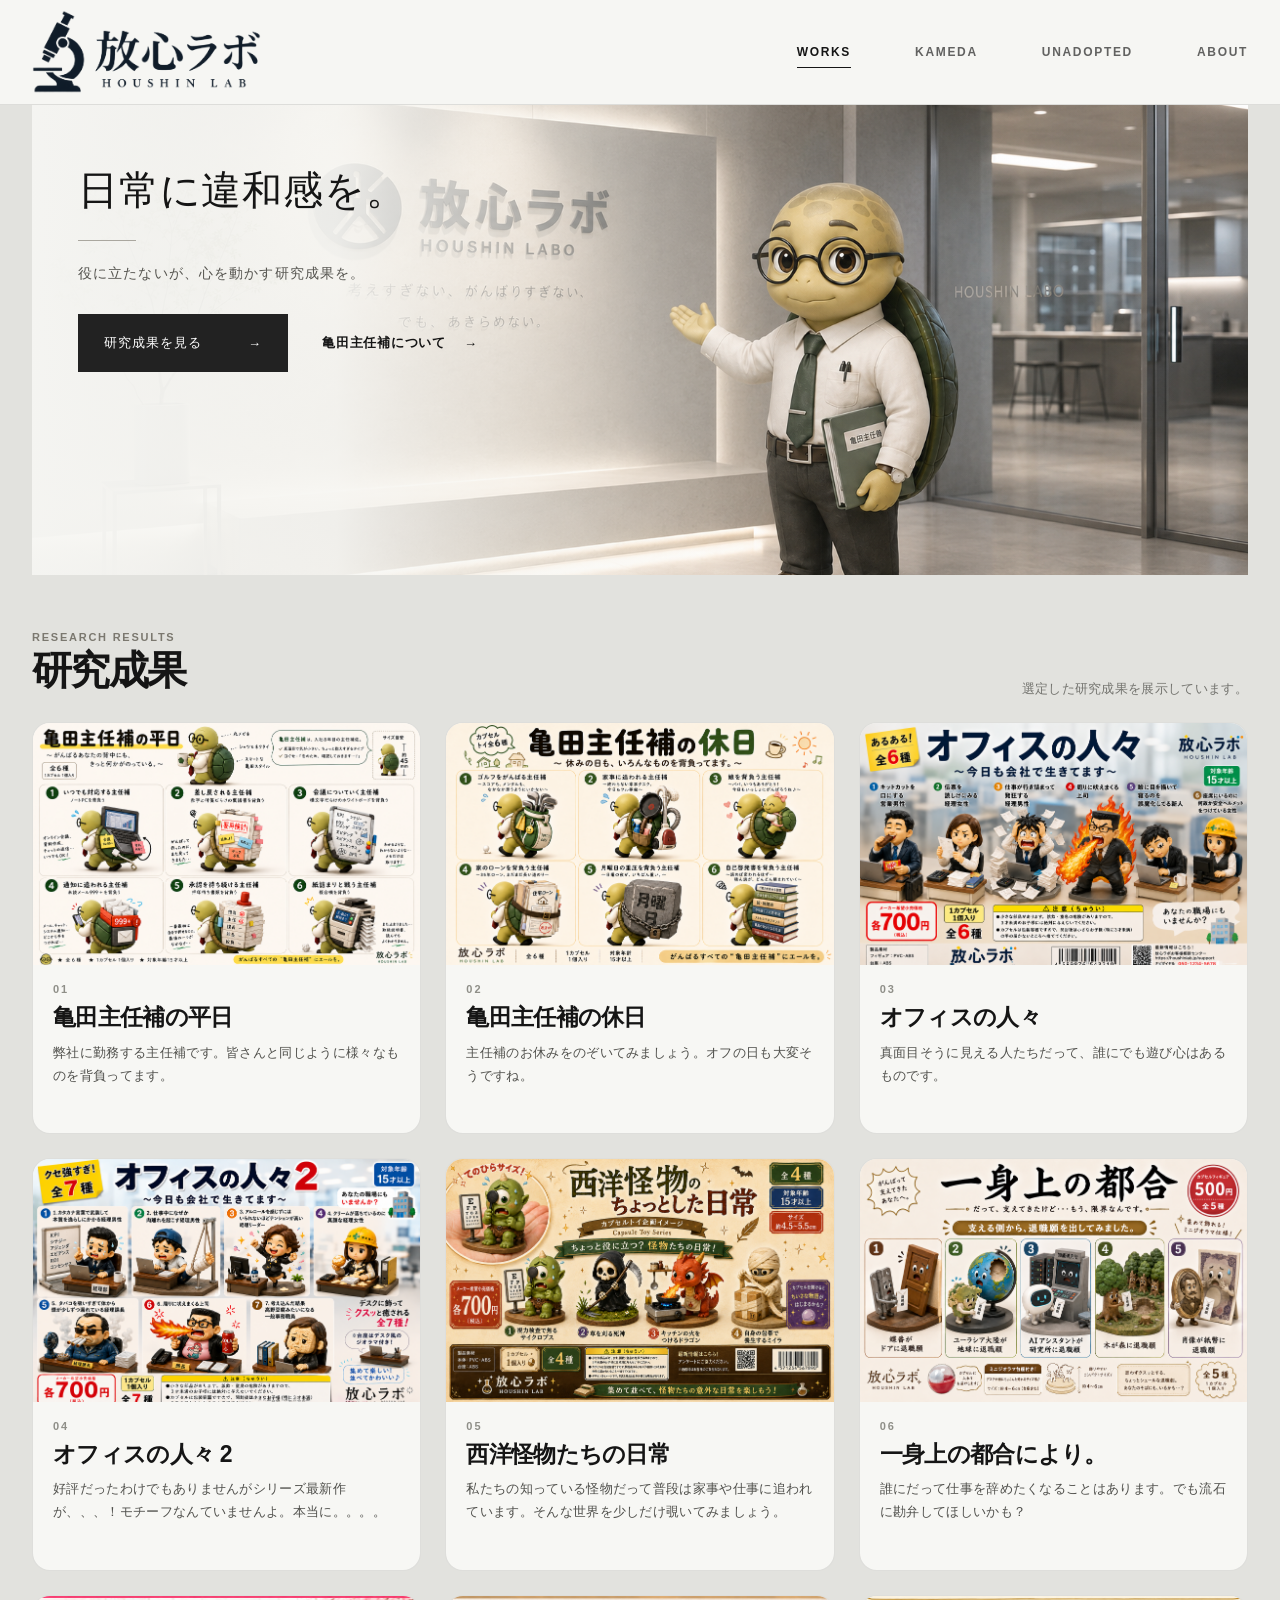
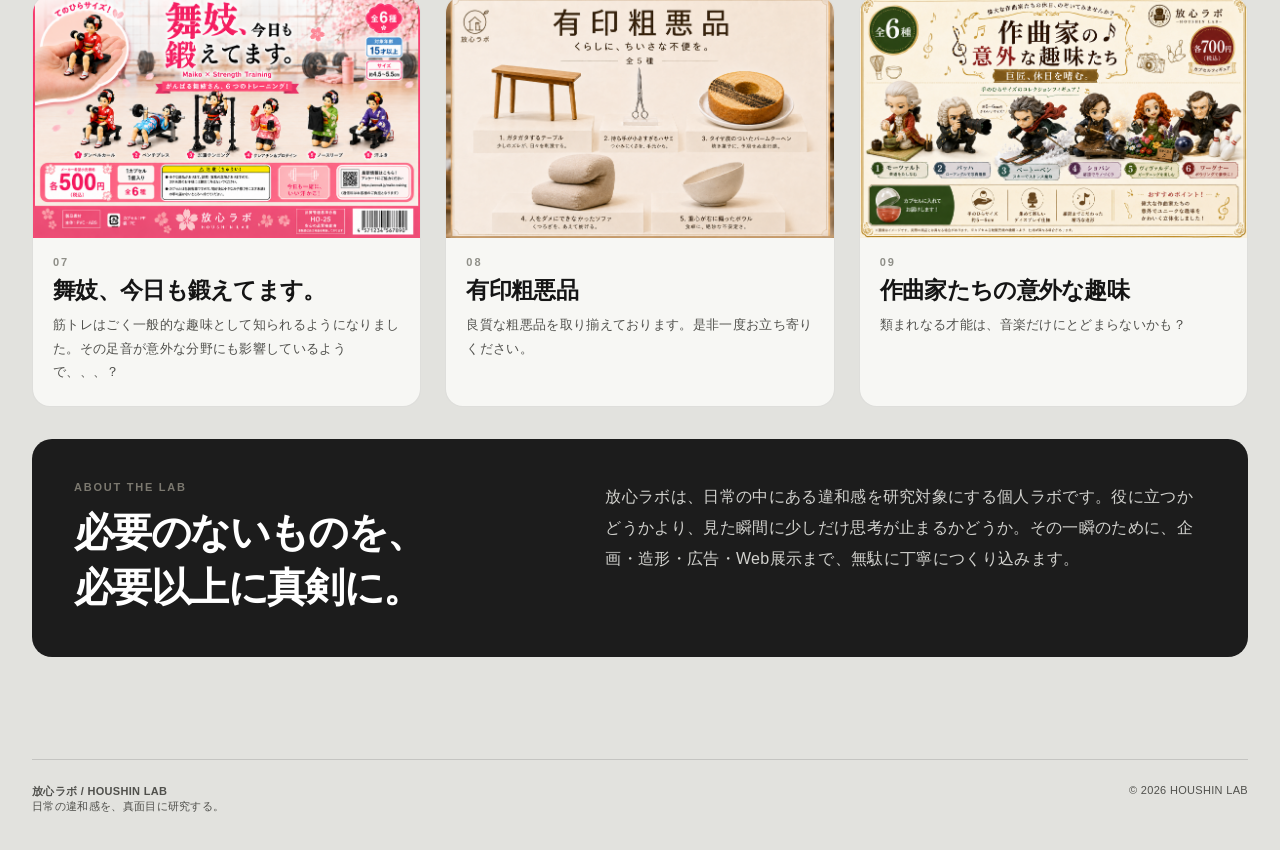
==== index.html @ 61f46a33 "Update index.html" ====
<!doctype html>
<html lang="ja">
<head>
  <meta charset="utf-8">
  <meta name="viewport" content="width=device-width, initial-scale=1">
  <meta name="description" content="放心ラボ — 日常の違和感を、真面目に研究する個人ラボ。">
  <title>放心ラボ | HOUSHIN LAB</title>
  <link rel="stylesheet" href="styles.css?v=20260809-linefix2">
</head>
<body>
<header class="topbar">
  <div class="wrap header-main">
    <a class="brand" href="index.html" aria-label="放心ラボ ホーム">
      <img src="assets/houshin-logo-c.png" alt="放心ラボ HOUSHIN LAB" class="brand-logo-img">
    </a>
    <nav class="site-nav" aria-label="メインメニュー">
      <a class="active" href="index.html">WORKS</a> <a href="kameda.html">KAMEDA</a> <a href="unadopted.html">UNADOPTED</a> <a href="index.html#about">ABOUT</a>
    </nav>
  </div>
</header>

<main>
  <section class="hero hero-full">
  <div class="wrap hero-stage">
    <img class="hero-bg" src="assets/hero-kameda-guide.png" alt="放心ラボを案内する亀田主任補">
    <div class="hero-shade" aria-hidden="true"></div>
    <div class="hero-content">
      <h1 class="hero-title">
        <span class="hero-title-line">日常に違和感を。</span>
      </h1>
      <div class="hero-rule"></div>
      <p class="hero-lead">役に立たないが、心を動かす研究成果を。</p>
      <div class="hero-actions">
        <a class="hero-primary" href="#works">研究成果を見る <span>→</span></a>
        <a class="hero-link" href="kameda.html">亀田主任補について <span>→</span></a>
      </div>
    </div>
  </div>
</section>

  <section class="section" id="works">
    <div class="wrap">
      <div class="section-head">
        <div>
          <div class="eyebrow">Research results</div>
          <h2>研究成果</h2>
        </div>
        <p>選定した研究成果を展示しています。</p>
      </div>

      <div class="works-grid works-grid-3">
        <article class="work-card">
          <div class="thumb poster-thumb"><img src="assets/work-kameda-weekday.png" alt="亀田主任補の平日"></div>
          <div class="meta"><div class="meta-top"><span>01</span></div><h3>亀田主任補の平日</h3><p>弊社に勤務する主任補です。皆さんと同じように様々なものを背負ってます。</p></div>
        </article>
        <article class="work-card">
          <div class="thumb poster-thumb"><img src="assets/work-kameda-holiday.png" alt="亀田主任補の休日"></div>
          <div class="meta"><div class="meta-top"><span>02</span></div><h3>亀田主任補の休日</h3><p>主任補のお休みをのぞいてみましょう。オフの日も大変そうですね。</p></div>
        </article>
        <article class="work-card">
          <div class="thumb poster-thumb"><img src="assets/work-office1.png" alt="オフィスの人々"></div>
          <div class="meta"><div class="meta-top"><span>03</span></div><h3>オフィスの人々</h3><p>真面目そうに見える人たちだって、誰にでも遊び心はあるものです。</p></div>
        </article>
        <article class="work-card">
          <div class="thumb poster-thumb"><img src="assets/work-office2.png" alt="オフィスの人々2"></div>
          <div class="meta"><div class="meta-top"><span>04</span></div><h3>オフィスの人々 2</h3><p>好評だったわけでもありませんがシリーズ最新作が、、、！モチーフなんていませんよ。本当に。。。。</p></div>
        </article>
        <article class="work-card">
          <div class="thumb poster-thumb"><img src="assets/work-monsters.png" alt="西洋怪物たちの日常"></div>
          <div class="meta"><div class="meta-top"><span>05</span></div><h3>西洋怪物たちの日常</h3><p>私たちの知っている怪物だって普段は家事や仕事に追われています。そんな世界を少しだけ覗いてみましょう。</p></div>
        </article>
        <article class="work-card">
          <div class="thumb poster-thumb"><img src="assets/work-resignation.png" alt="一身上の都合により"></div>
          <div class="meta"><div class="meta-top"><span>06</span></div><h3>一身上の都合により。</h3><p>誰にだって仕事を辞めたくなることはあります。でも流石に勘弁してほしいかも？</p></div>
        </article>
        <article class="work-card">
          <div class="thumb poster-thumb"><img src="assets/work-maiko.png" alt="舞妓、今日も鍛えてます。"></div>
          <div class="meta"><div class="meta-top"><span>07</span></div><h3>舞妓、今日も鍛えてます。</h3><p>筋トレはごく一般的な趣味として知られるようになりました。その足音が意外な分野にも影響しているようで、、、？</p></div>
        </article>
        <article class="work-card">
          <div class="thumb poster-thumb"><img src="assets/work-defective.png" alt="有印粗悪品"></div>
          <div class="meta"><div class="meta-top"><span>08</span></div><h3>有印粗悪品</h3><p>良質な粗悪品を取り揃えております。是非一度お立ち寄りください。</p></div>
        </article>
        <article class="work-card">
          <div class="thumb poster-thumb"><img src="assets/work-composers.png" alt="作曲家たちの意外な趣味"></div>
          <div class="meta"><div class="meta-top"><span>09</span></div><h3>作曲家たちの意外な趣味</h3><p>類まれなる才能は、音楽だけにとどまらないかも？</p></div>
        </article>
      </div>

      <div class="about-box" id="about">
        <div>
          <div class="eyebrow light">About the lab</div>
          <h2 class="about-title">必要のないものを、<br>必要以上に真剣に。</h2>
        </div>
        <p>放心ラボは、日常の中にある違和感を研究対象にする個人ラボです。役に立つかどうかより、見た瞬間に少しだけ思考が止まるかどうか。その一瞬のために、企画・造形・広告・Web展示まで、無駄に丁寧につくり込みます。</p>
      </div>
    </div>
  </section>
</main>

<footer class="footer">
  <div class="wrap footer-inner">
    <div><strong>放心ラボ / HOUSHIN LAB</strong><br>日常の違和感を、真面目に研究する。</div>
    <div>© 2026 HOUSHIN LAB</div>
  </div>
</footer>
</body>
</html>
---- styles.css ----
:root{
  --bg:#e2e2de;
  --paper:#f7f7f4;
  --ink:#151515;
  --muted:#696a66;
  --line:rgba(20,20,20,.11);
  --radius:18px;
  --shadow:0 16px 38px rgba(0,0,0,.07);
}

*{box-sizing:border-box}
html{scroll-behavior:smooth}
body{
  margin:0;
  background:var(--bg);
  color:var(--ink);
  font-family:Inter,"Hiragino Kaku Gothic ProN","Yu Gothic",sans-serif;
  letter-spacing:.02em;
}
a{text-decoration:none;color:inherit}
img{display:block;max-width:100%}
.wrap{width:min(1380px,calc(100% - 64px));margin:0 auto}

/* HEADER */
.topbar{
  position:sticky;
  top:0;
  z-index:60;
  background:rgba(247,247,244,.96);
  backdrop-filter:blur(12px);
  border-bottom:1px solid var(--line);
}
.header-main{
  min-height:104px;
  display:flex;
  align-items:center;
  justify-content:space-between;
  gap:80px;
}
.brand{
  display:flex;
  align-items:center;
  flex:0 0 auto;
}
.brand-logo-img{
  width:230px;
  height:auto;
  object-fit:contain;
}
.site-nav{
  display:flex;
  align-items:center;
  justify-content:flex-end;
  gap:64px;
  margin-left:auto;
}
.site-nav a{
  position:relative;
  padding:10px 0;
  font-size:12px;
  font-weight:800;
  letter-spacing:.14em;
  opacity:.66;
}
.site-nav a:hover,
.site-nav a.active{opacity:1}
.site-nav a.active::after{
  content:"";
  position:absolute;
  left:0;
  right:0;
  bottom:1px;
  height:1px;
  background:var(--ink);
}

/* COMMON */
.section{padding:56px 0}
.eyebrow{
  font-size:11px;
  font-weight:800;
  letter-spacing:.16em;
  color:#7b786f;
  text-transform:uppercase;
}

/* TOP HERO - attached-image style */
.hero{
  padding:0;
}
.hero-stage{
  position:relative;
  min-height:610px;
  overflow:hidden;
  background:#d6d4cf;
}
.hero-bg{
  position:absolute;
  inset:0;
  width:100%;
  height:100%;
  object-fit:cover;
  object-position:center center;
}
.hero-shade{
  position:absolute;
  inset:0;
  background:
    linear-gradient(90deg,
      rgba(247,247,244,.98) 0%,
      rgba(247,247,244,.93) 25%,
      rgba(247,247,244,.52) 43%,
      rgba(247,247,244,.05) 63%,
      rgba(247,247,244,0) 100%);
}
.hero-content{
  position:relative;
  z-index:2;
  width:min(560px,46%);
  padding:105px 0 88px 46px;
}
.hero-title{
  margin:0;
  font-family:"Yu Mincho","Hiragino Mincho ProN",serif;
  font-size:clamp(46px,4.6vw,72px);
  font-weight:500;
  line-height:1.42;
  letter-spacing:.05em;
}
.hero-rule{
  width:58px;
  height:1px;
  margin:30px 0 26px;
  background:#aaa79f;
}
.hero-lead{
  margin:0;
  font-size:15px;
  line-height:1.9;
  color:#55544f;
  letter-spacing:.08em;
}
.hero-actions{
  display:flex;
  align-items:center;
  gap:34px;
  margin-top:46px;
}
.hero-primary{
  min-width:210px;
  min-height:58px;
  padding:0 26px;
  display:inline-flex;
  align-items:center;
  justify-content:space-between;
  gap:20px;
  background:#222;
  color:#fff;
  font-size:13px;
  letter-spacing:.08em;
}
.hero-link{
  display:inline-flex;
  align-items:center;
  gap:18px;
  font-size:13px;
  font-weight:700;
  letter-spacing:.06em;
}

/* WORKS */
.section-head{
  display:flex;
  align-items:flex-end;
  justify-content:space-between;
  gap:24px;
  margin-bottom:24px;
}
.section-head h2{
  margin:0;
  font-size:40px;
  letter-spacing:-.04em;
}
.section-head p{
  margin:0;
  color:#74746f;
  font-size:13px;
}
.works-grid{
  display:grid;
  gap:24px;
}
.works-grid-3{
  grid-template-columns:repeat(3,minmax(0,1fr));
}
.work-card,
.un-card,
.info-card,
.text-card,
.mini-card{
  background:var(--paper);
  border:1px solid var(--line);
  border-radius:var(--radius);
  overflow:hidden;
}
.work-card{transition:.2s ease}
.work-card:hover{transform:translateY(-2px);box-shadow:var(--shadow)}
.thumb,
.poster-thumb{
  aspect-ratio:1586 / 992;
  overflow:hidden;
  background:#eee;
}
.thumb img,
.poster-thumb img{
  width:100%;
  height:100%;
  object-fit:cover;
}
.meta{
  padding:18px 20px 22px;
  min-height:168px;
  display:flex;
  flex-direction:column;
  gap:8px;
}
.meta-top{
  color:#8f8f88;
  font-size:11px;
  letter-spacing:.18em;
  font-weight:800;
}
.meta h3{
  margin:0;
  font-size:23px;
  line-height:1.28;
  letter-spacing:-.03em;
}
.meta p,
.un-card p,
.text-card p,
.sub{
  margin:0;
  color:#50504c;
  font-size:13px;
  line-height:1.8;
}

/* ABOUT */
.about-box{
  margin-top:32px;
  padding:42px;
  display:grid;
  grid-template-columns:.9fr 1.1fr;
  gap:40px;
  background:#1c1c1c;
  color:#fff;
  border-radius:20px;
}
.about-title{
  margin:12px 0 0;
  font-size:40px;
  letter-spacing:-.04em;
}
.about-box p{
  margin:0;
  color:#d2d2ce;
  line-height:1.95;
}

/* SUB PAGES */
.simple-hero{
  display:grid;
  grid-template-columns:1fr 1fr;
  background:var(--paper);
  border:1px solid var(--line);
  border-radius:20px;
  overflow:hidden;
}
.simple-hero .copy{padding:42px}
.simple-hero h1{
  font-size:48px;
  margin:12px 0 18px;
  letter-spacing:-.04em;
}
.simple-hero .copy p{
  color:#50504c;
  line-height:1.9;
}
.simple-hero .visual{
  background:#d5d4cf;
  padding:18px;
}
.simple-hero .visual img{
  width:100%;
  height:auto;
  border-radius:14px;
}
.info-grid{
  display:grid;
  grid-template-columns:repeat(3,1fr);
  gap:18px;
  margin-top:24px;
}
.info-card{padding:22px}
.info-card .label{
  font-size:11px;
  letter-spacing:.12em;
  color:#7b7b75;
  margin-bottom:10px;
}
.info-card strong{font-size:24px}
.split{
  display:grid;
  grid-template-columns:1fr 1fr;
  gap:22px;
  margin-top:24px;
}
.text-card{padding:28px}
.text-card h3{margin:0 0 16px;font-size:29px}
.mini-grid{
  display:grid;
  grid-template-columns:1fr 1fr;
  gap:16px;
  margin-top:20px;
}
.mini-card{padding:14px;background:#ecece7}
.mini-card img{
  width:100%;
  aspect-ratio:1586 / 992;
  object-fit:cover;
  border-radius:10px;
}
.caption{font-size:12px;line-height:1.7;color:#666661}
.schedule{display:grid;gap:10px}
.slot{
  display:grid;
  grid-template-columns:120px 1fr;
  gap:20px;
  padding:14px 0;
  border-top:1px solid rgba(20,20,20,.08);
}
.slot:first-child{border-top:none}
.time{font-size:13px;font-weight:800;letter-spacing:.08em}
.slot h4{margin:0 0 6px;font-size:17px}
.slot p{margin:0;color:#565652;font-size:14px;line-height:1.7}
.slot.late{padding-left:10px;background:linear-gradient(90deg,rgba(0,0,0,.025),transparent)}
.un-grid{
  display:grid;
  grid-template-columns:repeat(2,minmax(0,1fr));
  gap:22px;
  margin-top:24px;
}
.un-card .text{padding:18px 20px 24px}
.un-card h3{margin:4px 0 10px;font-size:26px}
.badge{
  display:inline-block;
  margin-bottom:6px;
  font-size:10px;
  letter-spacing:.14em;
  color:#85857f;
}

/* FOOTER */
.footer{padding:46px 0 36px}
.footer-inner{
  display:flex;
  justify-content:space-between;
  gap:24px;
  padding-top:24px;
  border-top:1px solid rgba(20,20,20,.14);
  font-size:11px;
  color:#50504c;
}

/* TABLET */
@media(max-width:1100px){
  .wrap{width:min(100% - 40px,1380px)}
  .header-main{gap:40px}
  .site-nav{gap:34px}
  .brand-logo-img{width:200px}
  .works-grid-3{grid-template-columns:repeat(2,minmax(0,1fr))}
  .hero-content{width:55%;padding-left:34px}
}

/* SMARTPHONE */
@media(max-width:700px){
  .wrap{width:calc(100% - 20px)}
  .topbar{position:sticky}
  .header-main{
    min-height:auto;
    padding:13px 0 10px;
    display:block;
  }
  .brand-logo-img{width:172px}
  .site-nav{
    margin-top:12px;
    padding-top:10px;
    width:100%;
    display:flex;
    justify-content:space-between;
    gap:0;
    border-top:1px solid var(--line);
    overflow:visible;
  }
  .site-nav a{
    flex:1 1 25%;
    text-align:center;
    font-size:10px;
    letter-spacing:.08em;
    padding:8px 2px 9px;
  }
  .hero-stage{
    min-height:620px;
  }
  .hero-bg{
    object-position:62% center;
  }
  .hero-shade{
    background:
      linear-gradient(180deg,
        rgba(247,247,244,.94) 0%,
        rgba(247,247,244,.88) 38%,
        rgba(247,247,244,.25) 65%,
        rgba(247,247,244,0) 100%);
  }
  .hero-content{
    width:100%;
    padding:42px 24px 0;
  }
  .hero-title{
    font-size:36px;
    line-height:1.45;
  }
  .hero-rule{margin:22px 0 20px}
  .hero-lead{font-size:13px}
  .hero-actions{
    margin-top:28px;
    align-items:flex-start;
    flex-direction:column;
    gap:18px;
  }
  .hero-primary{
    min-width:190px;
    min-height:52px;
  }
  .section{padding:34px 0}
  .section-head{
    align-items:flex-start;
    flex-direction:column;
    gap:8px;
  }
  .section-head h2{font-size:32px}
  .works-grid-3,
  .un-grid,
  .info-grid,
  .split,
  .mini-grid,
  .about-box,
  .simple-hero{
    grid-template-columns:1fr;
  }
  .works-grid{gap:16px}
  .meta{min-height:auto;padding:16px}
  .meta h3{font-size:21px}
  .about-box{padding:26px 20px}
  .about-title{font-size:31px}
  .simple-hero .copy{padding:26px 20px}
  .simple-hero h1{font-size:38px}
  .simple-hero .visual{padding:10px}
  .info-grid{gap:10px}
  .info-card{padding:16px}
  .text-card{padding:20px 16px}
  .slot{grid-template-columns:1fr;gap:5px}
  .footer-inner{flex-direction:column}
}

/* =========================================================
   HERO COMPACT FIX
   2行固定タイトル + TOP画像を少しコンパクトに
   ========================================================= */

.hero-stage{
  min-height: 500px;
  height: min(58vw, 540px);
  max-height: 540px;
}

.hero-content{
  width: 54%;
  padding: 70px 0 58px 46px;
}

.hero-title{
  font-size: clamp(38px, 3.5vw, 56px);
  line-height: 1.34;
  letter-spacing: .035em;
  white-space: nowrap;
}

.hero-rule{
  margin: 24px 0 22px;
}

.hero-lead{
  font-size: 14px;
}

.hero-actions{
  margin-top: 34px;
}

@media(max-width:1100px){
  .hero-stage{
    min-height: 470px;
    height: min(62vw, 510px);
    max-height: 510px;
  }

  .hero-content{
    width: 58%;
    padding: 58px 0 48px 34px;
  }

  .hero-title{
    font-size: clamp(34px, 4vw, 50px);
  }
}

@media(max-width:700px){
  .hero-stage{
    min-height: 520px;
    height: 520px;
    max-height: 520px;
  }

  .hero-content{
    width: 100%;
    padding: 34px 22px 0;
  }

  .hero-title{
    font-size: clamp(30px, 8vw, 38px);
    line-height: 1.38;
    letter-spacing: .025em;
    white-space: normal;
  }

  .hero-rule{
    margin: 18px 0 16px;
  }

  .hero-actions{
    margin-top: 24px;
  }
}

/* =========================================================
   HERO LINE FIX v2
   各行を独立ブロック化して、日本語の自動改行を完全に防ぐ
   TOPもさらに少し低くする
   ========================================================= */

.hero-stage{
  min-height: 430px !important;
  height: 470px !important;
  max-height: 470px !important;
}

.hero-content{
  width: 62% !important;
  max-width: 820px !important;
  padding: 58px 0 48px 46px !important;
}

.hero-title{
  margin: 0 !important;
  font-size: clamp(34px, 3.15vw, 50px) !important;
  line-height: 1.38 !important;
  letter-spacing: .02em !important;
  white-space: normal !important;
}

.hero-title-line{
  display: block !important;
  width: max-content !important;
  max-width: none !important;
  white-space: nowrap !important;
  word-break: keep-all !important;
  overflow-wrap: normal !important;
}

.hero-rule{
  margin: 21px 0 19px !important;
}

.hero-actions{
  margin-top: 28px !important;
}

@media(max-width:1100px){
  .hero-stage{
    min-height: 410px !important;
    height: 440px !important;
    max-height: 440px !important;
  }

  .hero-content{
    width: 66% !important;
    max-width: 680px !important;
    padding: 48px 0 40px 34px !important;
  }

  .hero-title{
    font-size: clamp(30px, 3.8vw, 42px) !important;
  }
}

@media(max-width:700px){
  .hero-stage{
    min-height: 500px !important;
    height: 500px !important;
    max-height: 500px !important;
  }

  .hero-content{
    width: 100% !important;
    max-width: none !important;
    padding: 30px 20px 0 !important;
  }

  .hero-title{
    font-size: clamp(27px, 7.2vw, 34px) !important;
    line-height: 1.42 !important;
  }

  .hero-title-line{
    width: auto !important;
    max-width: 100% !important;
    white-space: nowrap !important;
  }
}

/* =========================================================
   KAMEDA / SHELL ANALYSIS
   ========================================================= */

.shell-analysis-section{
  padding-top: 20px;
}

.shell-analysis-grid{
  display:grid;
  grid-template-columns:repeat(2,minmax(0,1fr));
  gap:22px;
}

.analysis-card{
  background:var(--paper);
  border:1px solid rgba(20,20,20,.12);
  border-radius:20px;
  padding:26px;
  overflow:hidden;
}

.analysis-card-head{
  display:flex;
  align-items:flex-start;
  justify-content:space-between;
  gap:18px;
  margin-bottom:24px;
}

.analysis-kicker{
  margin-bottom:7px;
  font-size:10px;
  font-weight:800;
  letter-spacing:.16em;
  color:#888780;
}

.analysis-card h3{
  margin:0;
  font-size:29px;
  letter-spacing:-.035em;
}

.analysis-chip{
  display:inline-flex;
  align-items:center;
  justify-content:center;
  padding:7px 10px;
  border:1px solid rgba(20,20,20,.12);
  border-radius:999px;
  font-size:10px;
  letter-spacing:.08em;
  color:#666660;
  white-space:nowrap;
}

.analysis-body{
  display:grid;
  grid-template-columns:210px 1fr;
  align-items:center;
  gap:28px;
}

.donut{
  position:relative;
  width:210px;
  aspect-ratio:1;
  border-radius:50%;
  display:grid;
  place-items:center;
  box-shadow:inset 0 0 0 1px rgba(20,20,20,.04);
}

.donut::after{
  content:"";
  width:118px;
  aspect-ratio:1;
  border-radius:50%;
  background:var(--paper);
  box-shadow:0 0 0 1px rgba(20,20,20,.06);
}

.business-donut{
  background:
    conic-gradient(
      #252525 0 30%,
      #555752 30% 50%,
      #7b7d77 50% 65%,
      #9b9d96 65% 75%,
      #b8b9b2 75% 85%,
      #d0d0ca 85% 100%
    );
}

.psyche-donut{
  background:
    conic-gradient(
      #252525 0 88%,
      #bdbdb6 88% 100%
    );
}

.donut-center{
  position:absolute;
  z-index:2;
  display:grid;
  place-items:center;
  text-align:center;
  pointer-events:none;
}

.donut-center strong{
  font-size:29px;
  letter-spacing:-.04em;
}

.donut-center span{
  margin-top:2px;
  font-size:10px;
  letter-spacing:.12em;
  color:#777771;
}

.legend-list{
  display:grid;
  gap:11px;
}

.legend-row{
  display:grid;
  grid-template-columns:12px 1fr auto;
  align-items:center;
  gap:10px;
  padding-bottom:9px;
  border-bottom:1px solid rgba(20,20,20,.07);
  font-size:13px;
}

.legend-row:last-child{
  border-bottom:none;
}

.legend-row strong{
  font-size:13px;
  font-variant-numeric:tabular-nums;
}

.legend-dot{
  width:10px;
  height:10px;
  border-radius:50%;
}

.b1,.p1{background:#252525}
.b2{background:#555752}
.b3{background:#7b7d77}
.b4{background:#9b9d96}
.b5{background:#b8b9b2}
.b6{background:#d0d0ca}
.p2{background:#bdbdb6}

.analysis-comment{
  margin:24px 0 0;
  padding-top:17px;
  border-top:1px solid rgba(20,20,20,.09);
  color:#555550;
  font-size:13px;
  line-height:1.75;
}

.analysis-footnote{
  display:flex;
  justify-content:flex-end;
  gap:24px;
  margin-top:12px;
  color:#85857f;
  font-size:10px;
  letter-spacing:.04em;
}

/* =========================================================
   KAMEDA / FINAL MESSAGE
   ========================================================= */

.kameda-message-section{
  padding-top:12px;
}

.kameda-message{
  background:#1d1d1d;
  color:#fff;
  border-radius:22px;
  padding:42px;
}

.kameda-message .eyebrow{
  color:#9e9e98;
}

.message-grid{
  display:grid;
  grid-template-columns:.72fr 1.28fr;
  align-items:start;
  gap:42px;
  margin-top:14px;
}

.message-grid h2{
  margin:0;
  font-size:34px;
  letter-spacing:-.04em;
}

.message-grid blockquote{
  margin:0;
  font-family:"Yu Mincho","Hiragino Mincho ProN",serif;
  font-size:clamp(25px,2.6vw,38px);
  line-height:1.65;
  letter-spacing:.03em;
  color:#f2f2ee;
}

/* Tablet */
@media(max-width:980px){
  .shell-analysis-grid{
    grid-template-columns:1fr;
  }

  .analysis-body{
    grid-template-columns:200px 1fr;
  }

  .donut{
    width:200px;
  }

  .message-grid{
    grid-template-columns:1fr;
    gap:20px;
  }
}

/* Smartphone */
@media(max-width:640px){
  .analysis-card{
    padding:20px 16px;
    border-radius:16px;
  }

  .analysis-card-head{
    margin-bottom:18px;
  }

  .analysis-card h3{
    font-size:24px;
  }

  .analysis-body{
    grid-template-columns:1fr;
    justify-items:center;
    gap:22px;
  }

  .donut{
    width:min(66vw,220px);
  }

  .legend-list{
    width:100%;
  }

  .analysis-footnote{
    flex-direction:column;
    align-items:flex-end;
    gap:4px;
    font-size:9px;
  }

  .kameda-message{
    padding:26px 20px;
    border-radius:17px;
  }

  .message-grid h2{
    font-size:27px;
  }

  .message-grid blockquote{
    font-size:24px;
  }
}
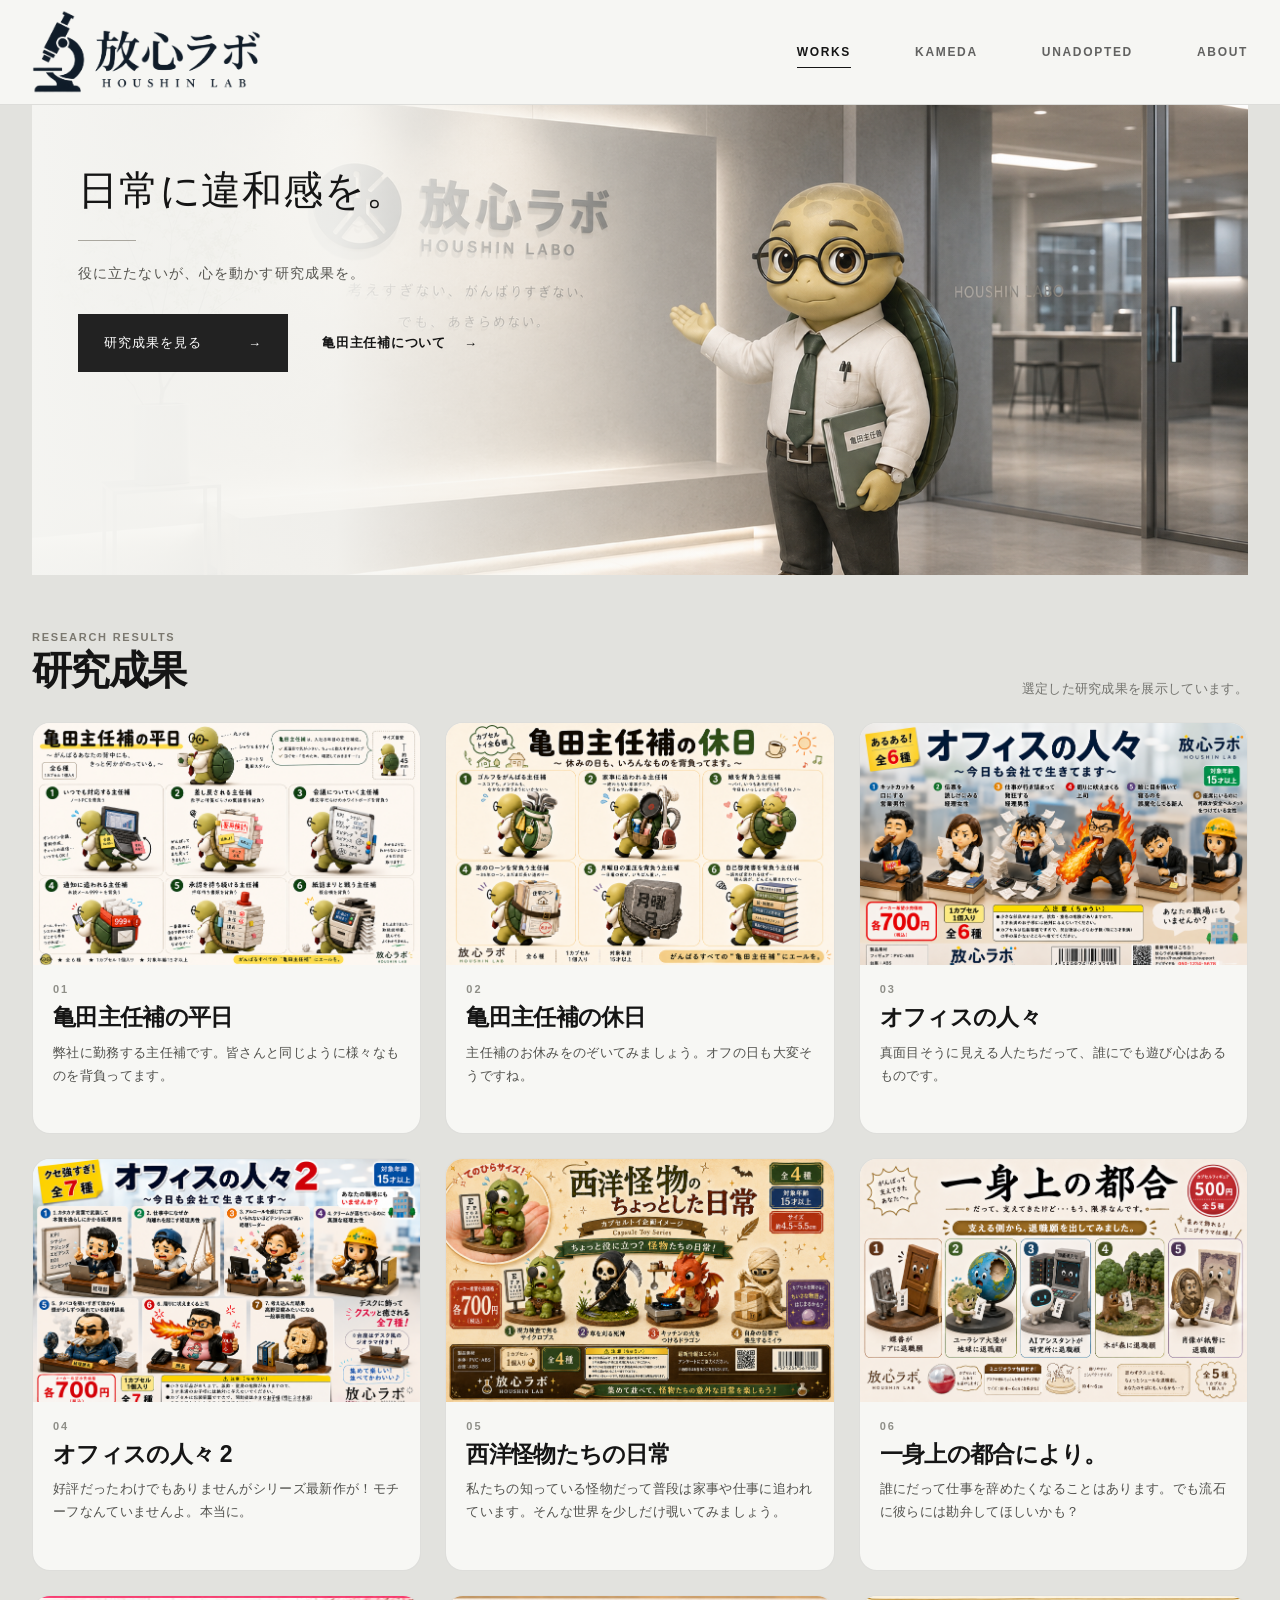
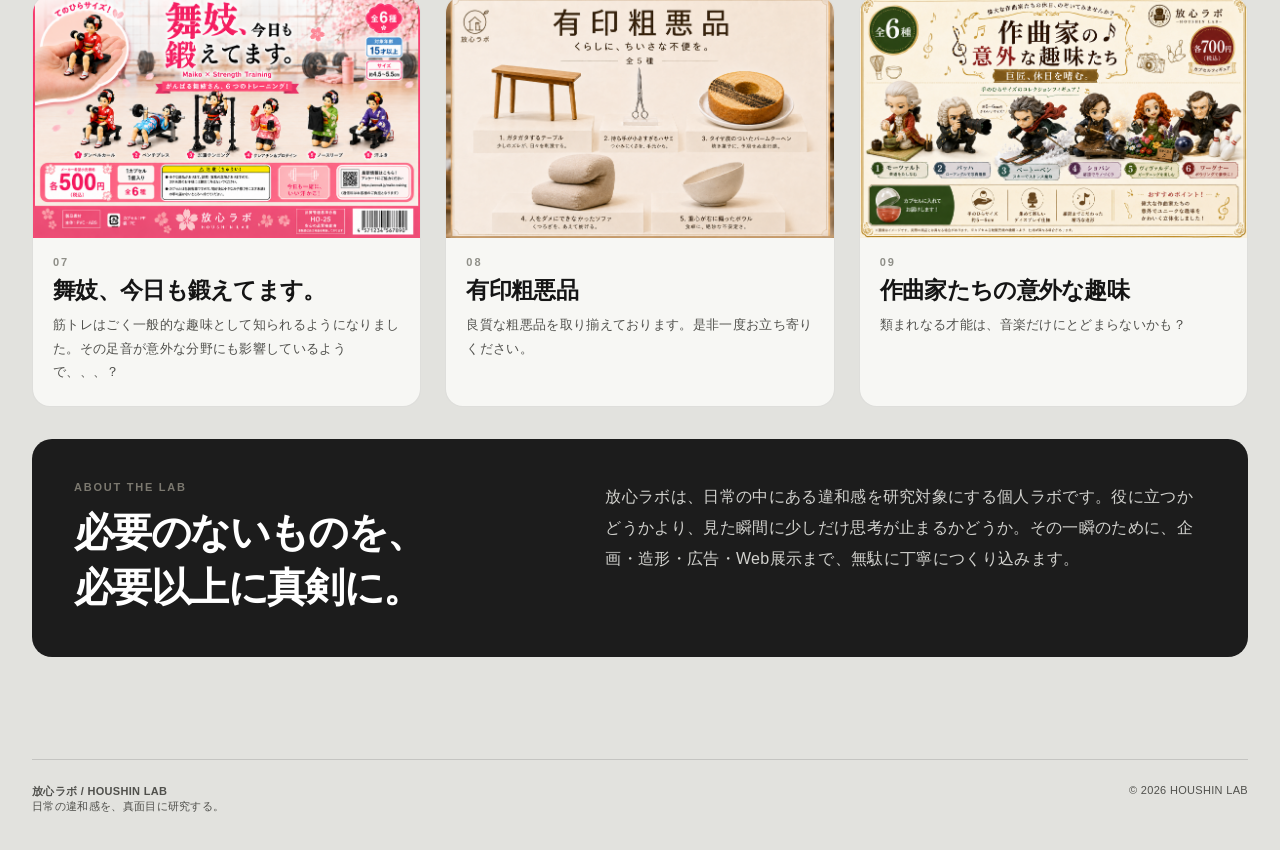
==== commit 9406b00e: "Update index.html" ====
--- a/index.html
+++ b/index.html
@@ -63,7 +63,7 @@
         </article>
         <article class="work-card">
           <div class="thumb poster-thumb"><img src="assets/work-office2.png" alt="オフィスの人々2"></div>
-          <div class="meta"><div class="meta-top"><span>04</span></div><h3>オフィスの人々 2</h3><p>好評だったわけでもありませんがシリーズ最新作が、、、！モチーフなんていませんよ。本当に。。。。</p></div>
+          <div class="meta"><div class="meta-top"><span>04</span></div><h3>オフィスの人々 2</h3><p>好評だったわけでもありませんがシリーズ最新作が！モチーフなんていませんよ。本当に。</p></div>
         </article>
         <article class="work-card">
           <div class="thumb poster-thumb"><img src="assets/work-monsters.png" alt="西洋怪物たちの日常"></div>
@@ -71,7 +71,7 @@
         </article>
         <article class="work-card">
           <div class="thumb poster-thumb"><img src="assets/work-resignation.png" alt="一身上の都合により"></div>
-          <div class="meta"><div class="meta-top"><span>06</span></div><h3>一身上の都合により。</h3><p>誰にだって仕事を辞めたくなることはあります。でも流石に勘弁してほしいかも？</p></div>
+          <div class="meta"><div class="meta-top"><span>06</span></div><h3>一身上の都合により。</h3><p>誰にだって仕事を辞めたくなることはあります。でも流石に彼らには勘弁してほしいかも？</p></div>
         </article>
         <article class="work-card">
           <div class="thumb poster-thumb"><img src="assets/work-maiko.png" alt="舞妓、今日も鍛えてます。"></div>
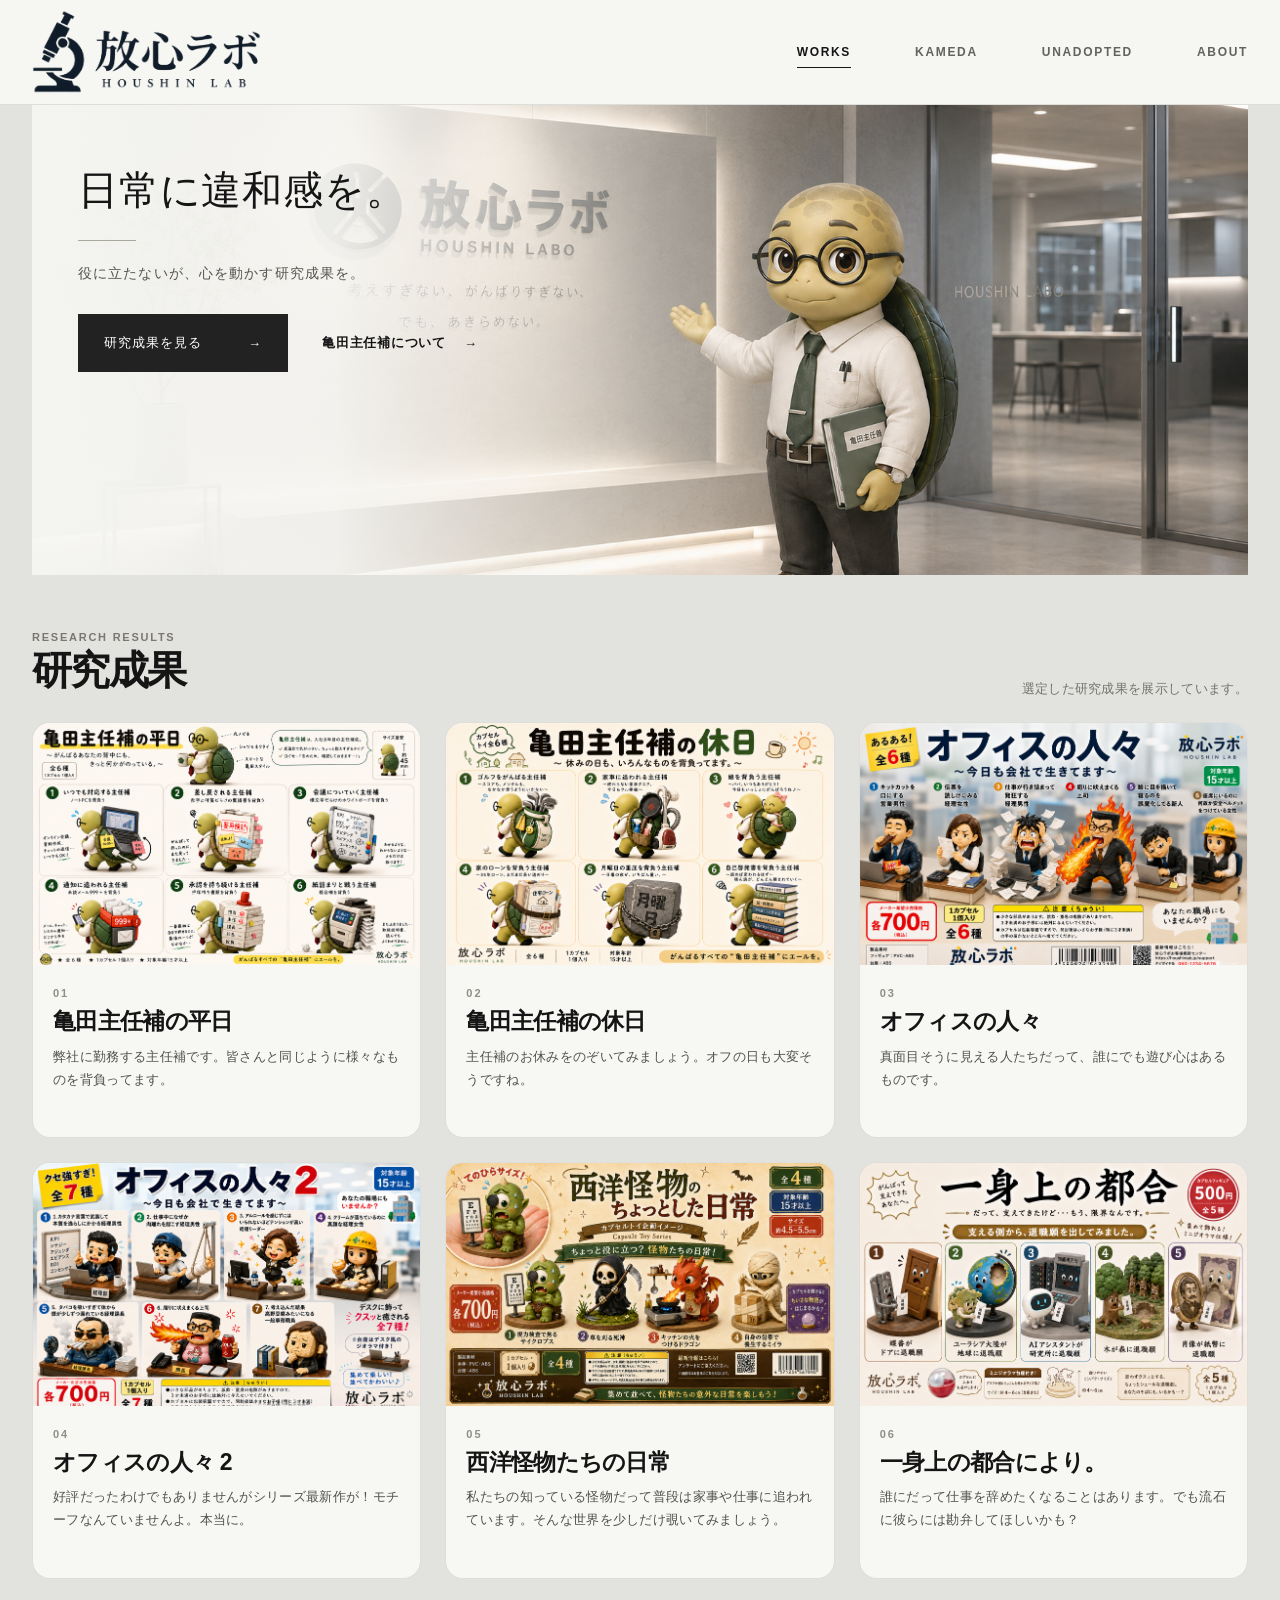
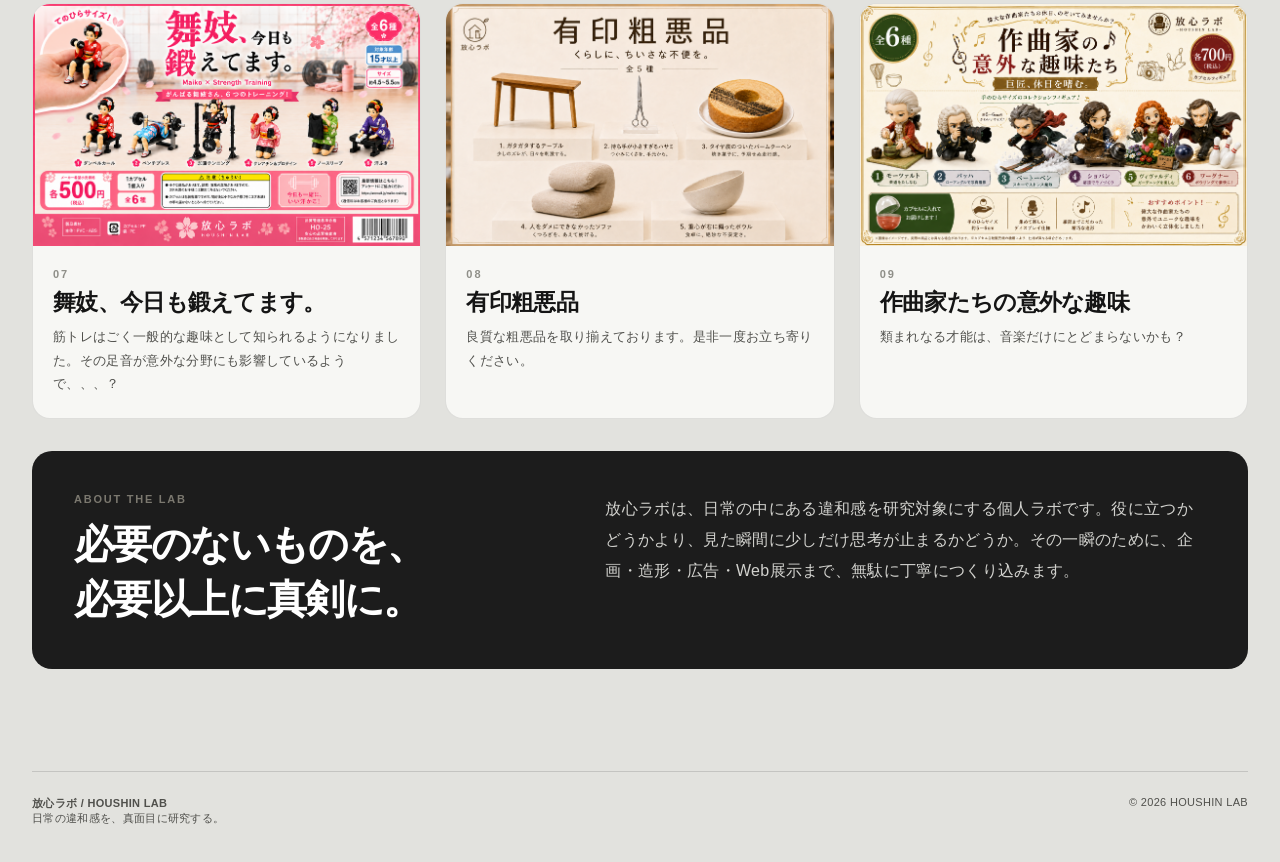
==== commit 58d3dc93: "Add files via upload" ====
--- a/index.html
+++ b/index.html
@@ -5,7 +5,7 @@
   <meta name="viewport" content="width=device-width, initial-scale=1">
   <meta name="description" content="放心ラボ — 日常の違和感を、真面目に研究する個人ラボ。">
   <title>放心ラボ | HOUSHIN LAB</title>
-  <link rel="stylesheet" href="styles.css?v=20260809-linefix2">
+  <link rel="stylesheet" href="styles.css?v=20260809-lightbox1">
 </head>
 <body>
 <header class="topbar">
@@ -50,39 +50,39 @@
 
       <div class="works-grid works-grid-3">
         <article class="work-card">
-          <div class="thumb poster-thumb"><img src="assets/work-kameda-weekday.png" alt="亀田主任補の平日"></div>
+          <button class="thumb poster-thumb lightbox-trigger" type="button" aria-label="画像を拡大表示"><img src="assets/work-kameda-weekday.png" alt="亀田主任補の平日"></button>
           <div class="meta"><div class="meta-top"><span>01</span></div><h3>亀田主任補の平日</h3><p>弊社に勤務する主任補です。皆さんと同じように様々なものを背負ってます。</p></div>
         </article>
         <article class="work-card">
-          <div class="thumb poster-thumb"><img src="assets/work-kameda-holiday.png" alt="亀田主任補の休日"></div>
+          <button class="thumb poster-thumb lightbox-trigger" type="button" aria-label="画像を拡大表示"><img src="assets/work-kameda-holiday.png" alt="亀田主任補の休日"></button>
           <div class="meta"><div class="meta-top"><span>02</span></div><h3>亀田主任補の休日</h3><p>主任補のお休みをのぞいてみましょう。オフの日も大変そうですね。</p></div>
         </article>
         <article class="work-card">
-          <div class="thumb poster-thumb"><img src="assets/work-office1.png" alt="オフィスの人々"></div>
+          <button class="thumb poster-thumb lightbox-trigger" type="button" aria-label="画像を拡大表示"><img src="assets/work-office1.png" alt="オフィスの人々"></button>
           <div class="meta"><div class="meta-top"><span>03</span></div><h3>オフィスの人々</h3><p>真面目そうに見える人たちだって、誰にでも遊び心はあるものです。</p></div>
         </article>
         <article class="work-card">
-          <div class="thumb poster-thumb"><img src="assets/work-office2.png" alt="オフィスの人々2"></div>
+          <button class="thumb poster-thumb lightbox-trigger" type="button" aria-label="画像を拡大表示"><img src="assets/work-office2.png" alt="オフィスの人々2"></button>
           <div class="meta"><div class="meta-top"><span>04</span></div><h3>オフィスの人々 2</h3><p>好評だったわけでもありませんがシリーズ最新作が！モチーフなんていませんよ。本当に。</p></div>
         </article>
         <article class="work-card">
-          <div class="thumb poster-thumb"><img src="assets/work-monsters.png" alt="西洋怪物たちの日常"></div>
+          <button class="thumb poster-thumb lightbox-trigger" type="button" aria-label="画像を拡大表示"><img src="assets/work-monsters.png" alt="西洋怪物たちの日常"></button>
           <div class="meta"><div class="meta-top"><span>05</span></div><h3>西洋怪物たちの日常</h3><p>私たちの知っている怪物だって普段は家事や仕事に追われています。そんな世界を少しだけ覗いてみましょう。</p></div>
         </article>
         <article class="work-card">
-          <div class="thumb poster-thumb"><img src="assets/work-resignation.png" alt="一身上の都合により"></div>
+          <button class="thumb poster-thumb lightbox-trigger" type="button" aria-label="画像を拡大表示"><img src="assets/work-resignation.png" alt="一身上の都合により"></button>
           <div class="meta"><div class="meta-top"><span>06</span></div><h3>一身上の都合により。</h3><p>誰にだって仕事を辞めたくなることはあります。でも流石に彼らには勘弁してほしいかも？</p></div>
         </article>
         <article class="work-card">
-          <div class="thumb poster-thumb"><img src="assets/work-maiko.png" alt="舞妓、今日も鍛えてます。"></div>
+          <button class="thumb poster-thumb lightbox-trigger" type="button" aria-label="画像を拡大表示"><img src="assets/work-maiko.png" alt="舞妓、今日も鍛えてます。"></button>
           <div class="meta"><div class="meta-top"><span>07</span></div><h3>舞妓、今日も鍛えてます。</h3><p>筋トレはごく一般的な趣味として知られるようになりました。その足音が意外な分野にも影響しているようで、、、？</p></div>
         </article>
         <article class="work-card">
-          <div class="thumb poster-thumb"><img src="assets/work-defective.png" alt="有印粗悪品"></div>
+          <button class="thumb poster-thumb lightbox-trigger" type="button" aria-label="画像を拡大表示"><img src="assets/work-defective.png" alt="有印粗悪品"></button>
           <div class="meta"><div class="meta-top"><span>08</span></div><h3>有印粗悪品</h3><p>良質な粗悪品を取り揃えております。是非一度お立ち寄りください。</p></div>
         </article>
         <article class="work-card">
-          <div class="thumb poster-thumb"><img src="assets/work-composers.png" alt="作曲家たちの意外な趣味"></div>
+          <button class="thumb poster-thumb lightbox-trigger" type="button" aria-label="画像を拡大表示"><img src="assets/work-composers.png" alt="作曲家たちの意外な趣味"></button>
           <div class="meta"><div class="meta-top"><span>09</span></div><h3>作曲家たちの意外な趣味</h3><p>類まれなる才能は、音楽だけにとどまらないかも？</p></div>
         </article>
       </div>
@@ -104,5 +104,70 @@
     <div>© 2026 HOUSHIN LAB</div>
   </div>
 </footer>
+
+<div class="image-lightbox" id="imageLightbox" aria-hidden="true">
+  <button class="lightbox-close" type="button" aria-label="拡大画像を閉じる">×</button>
+  <div class="lightbox-inner" role="dialog" aria-modal="true" aria-label="研究成果画像の拡大表示">
+    <img class="lightbox-image" src="" alt="">
+    <p class="lightbox-caption"></p>
+  </div>
+</div>
+
+<script>
+(() => {
+  const lightbox = document.getElementById('imageLightbox');
+  const image = lightbox.querySelector('.lightbox-image');
+  const caption = lightbox.querySelector('.lightbox-caption');
+  const closeButton = lightbox.querySelector('.lightbox-close');
+  const triggers = document.querySelectorAll('.lightbox-trigger');
+
+  let lastTrigger = null;
+
+  function openLightbox(trigger) {
+    const source = trigger.querySelector('img');
+    if (!source) return;
+
+    lastTrigger = trigger;
+    image.src = source.src;
+    image.alt = source.alt;
+    caption.textContent = source.alt;
+
+    lightbox.classList.add('is-open');
+    lightbox.setAttribute('aria-hidden', 'false');
+    document.body.classList.add('lightbox-open');
+
+    closeButton.focus();
+  }
+
+  function closeLightbox() {
+    lightbox.classList.remove('is-open');
+    lightbox.setAttribute('aria-hidden', 'true');
+    document.body.classList.remove('lightbox-open');
+
+    image.src = '';
+    image.alt = '';
+    caption.textContent = '';
+
+    if (lastTrigger) lastTrigger.focus();
+  }
+
+  triggers.forEach((trigger) => {
+    trigger.addEventListener('click', () => openLightbox(trigger));
+  });
+
+  closeButton.addEventListener('click', closeLightbox);
+
+  lightbox.addEventListener('click', (event) => {
+    if (event.target === lightbox) closeLightbox();
+  });
+
+  document.addEventListener('keydown', (event) => {
+    if (event.key === 'Escape' && lightbox.classList.contains('is-open')) {
+      closeLightbox();
+    }
+  });
+})();
+</script>
+
 </body>
 </html>
--- a/styles.css
+++ b/styles.css
@@ -642,294 +642,157 @@
 }
 
 /* =========================================================
-   KAMEDA / SHELL ANALYSIS
+   RESEARCH IMAGE LIGHTBOX
+   研究成果の画像クリックで拡大表示
    ========================================================= */
 
-.shell-analysis-section{
-  padding-top: 20px;
-}
-
-.shell-analysis-grid{
-  display:grid;
-  grid-template-columns:repeat(2,minmax(0,1fr));
-  gap:22px;
-}
-
-.analysis-card{
-  background:var(--paper);
-  border:1px solid rgba(20,20,20,.12);
-  border-radius:20px;
-  padding:26px;
+button.thumb{
+  width:100%;
+  margin:0;
+  padding:0;
+  border:0;
+  appearance:none;
+  font:inherit;
+  color:inherit;
+  cursor:zoom-in;
+  text-align:inherit;
+}
+
+.lightbox-trigger{
+  position:relative;
+}
+
+.lightbox-trigger::after{
+  content:"＋";
+  position:absolute;
+  right:12px;
+  bottom:12px;
+  width:34px;
+  height:34px;
+  display:grid;
+  place-items:center;
+  border-radius:50%;
+  background:rgba(20,20,20,.78);
+  color:#fff;
+  font-size:19px;
+  line-height:1;
+  opacity:0;
+  transform:translateY(4px);
+  transition:opacity .18s ease, transform .18s ease;
+  pointer-events:none;
+}
+
+.lightbox-trigger:hover::after,
+.lightbox-trigger:focus-visible::after{
+  opacity:1;
+  transform:translateY(0);
+}
+
+.lightbox-trigger:focus-visible{
+  outline:2px solid #222;
+  outline-offset:3px;
+}
+
+body.lightbox-open{
   overflow:hidden;
 }
 
-.analysis-card-head{
-  display:flex;
-  align-items:flex-start;
-  justify-content:space-between;
-  gap:18px;
-  margin-bottom:24px;
-}
-
-.analysis-kicker{
-  margin-bottom:7px;
-  font-size:10px;
-  font-weight:800;
-  letter-spacing:.16em;
-  color:#888780;
-}
-
-.analysis-card h3{
-  margin:0;
-  font-size:29px;
-  letter-spacing:-.035em;
-}
-
-.analysis-chip{
-  display:inline-flex;
+.image-lightbox{
+  position:fixed;
+  inset:0;
+  z-index:999;
+  display:flex;
   align-items:center;
   justify-content:center;
-  padding:7px 10px;
-  border:1px solid rgba(20,20,20,.12);
-  border-radius:999px;
-  font-size:10px;
-  letter-spacing:.08em;
-  color:#666660;
-  white-space:nowrap;
-}
-
-.analysis-body{
-  display:grid;
-  grid-template-columns:210px 1fr;
+  padding:48px;
+  background:rgba(12,12,12,.90);
+  opacity:0;
+  visibility:hidden;
+  transition:opacity .2s ease, visibility .2s ease;
+}
+
+.image-lightbox.is-open{
+  opacity:1;
+  visibility:visible;
+}
+
+.lightbox-inner{
+  width:min(1280px,92vw);
+  max-height:88vh;
+  display:flex;
+  flex-direction:column;
   align-items:center;
-  gap:28px;
-}
-
-.donut{
-  position:relative;
-  width:210px;
-  aspect-ratio:1;
+  justify-content:center;
+}
+
+.lightbox-image{
+  display:block;
+  max-width:100%;
+  max-height:80vh;
+  width:auto;
+  height:auto;
+  object-fit:contain;
+  box-shadow:0 24px 70px rgba(0,0,0,.35);
+}
+
+.lightbox-caption{
+  margin:14px 0 0;
+  color:rgba(255,255,255,.82);
+  font-size:12px;
+  letter-spacing:.06em;
+}
+
+.lightbox-close{
+  position:fixed;
+  top:24px;
+  right:28px;
+  width:46px;
+  height:46px;
+  display:grid;
+  place-items:center;
+  border:1px solid rgba(255,255,255,.35);
   border-radius:50%;
-  display:grid;
-  place-items:center;
-  box-shadow:inset 0 0 0 1px rgba(20,20,20,.04);
-}
-
-.donut::after{
-  content:"";
-  width:118px;
-  aspect-ratio:1;
-  border-radius:50%;
-  background:var(--paper);
-  box-shadow:0 0 0 1px rgba(20,20,20,.06);
-}
-
-.business-donut{
-  background:
-    conic-gradient(
-      #252525 0 30%,
-      #555752 30% 50%,
-      #7b7d77 50% 65%,
-      #9b9d96 65% 75%,
-      #b8b9b2 75% 85%,
-      #d0d0ca 85% 100%
-    );
-}
-
-.psyche-donut{
-  background:
-    conic-gradient(
-      #252525 0 88%,
-      #bdbdb6 88% 100%
-    );
-}
-
-.donut-center{
-  position:absolute;
-  z-index:2;
-  display:grid;
-  place-items:center;
-  text-align:center;
-  pointer-events:none;
-}
-
-.donut-center strong{
+  background:rgba(0,0,0,.15);
+  color:#fff;
   font-size:29px;
-  letter-spacing:-.04em;
-}
-
-.donut-center span{
-  margin-top:2px;
-  font-size:10px;
-  letter-spacing:.12em;
-  color:#777771;
-}
-
-.legend-list{
-  display:grid;
-  gap:11px;
-}
-
-.legend-row{
-  display:grid;
-  grid-template-columns:12px 1fr auto;
-  align-items:center;
-  gap:10px;
-  padding-bottom:9px;
-  border-bottom:1px solid rgba(20,20,20,.07);
-  font-size:13px;
-}
-
-.legend-row:last-child{
-  border-bottom:none;
-}
-
-.legend-row strong{
-  font-size:13px;
-  font-variant-numeric:tabular-nums;
-}
-
-.legend-dot{
-  width:10px;
-  height:10px;
-  border-radius:50%;
-}
-
-.b1,.p1{background:#252525}
-.b2{background:#555752}
-.b3{background:#7b7d77}
-.b4{background:#9b9d96}
-.b5{background:#b8b9b2}
-.b6{background:#d0d0ca}
-.p2{background:#bdbdb6}
-
-.analysis-comment{
-  margin:24px 0 0;
-  padding-top:17px;
-  border-top:1px solid rgba(20,20,20,.09);
-  color:#555550;
-  font-size:13px;
-  line-height:1.75;
-}
-
-.analysis-footnote{
-  display:flex;
-  justify-content:flex-end;
-  gap:24px;
-  margin-top:12px;
-  color:#85857f;
-  font-size:10px;
-  letter-spacing:.04em;
-}
-
-/* =========================================================
-   KAMEDA / FINAL MESSAGE
-   ========================================================= */
-
-.kameda-message-section{
-  padding-top:12px;
-}
-
-.kameda-message{
-  background:#1d1d1d;
-  color:#fff;
-  border-radius:22px;
-  padding:42px;
-}
-
-.kameda-message .eyebrow{
-  color:#9e9e98;
-}
-
-.message-grid{
-  display:grid;
-  grid-template-columns:.72fr 1.28fr;
-  align-items:start;
-  gap:42px;
-  margin-top:14px;
-}
-
-.message-grid h2{
-  margin:0;
-  font-size:34px;
-  letter-spacing:-.04em;
-}
-
-.message-grid blockquote{
-  margin:0;
-  font-family:"Yu Mincho","Hiragino Mincho ProN",serif;
-  font-size:clamp(25px,2.6vw,38px);
-  line-height:1.65;
-  letter-spacing:.03em;
-  color:#f2f2ee;
-}
-
-/* Tablet */
-@media(max-width:980px){
-  .shell-analysis-grid{
-    grid-template-columns:1fr;
-  }
-
-  .analysis-body{
-    grid-template-columns:200px 1fr;
-  }
-
-  .donut{
-    width:200px;
-  }
-
-  .message-grid{
-    grid-template-columns:1fr;
-    gap:20px;
-  }
-}
-
-/* Smartphone */
-@media(max-width:640px){
-  .analysis-card{
-    padding:20px 16px;
-    border-radius:16px;
-  }
-
-  .analysis-card-head{
-    margin-bottom:18px;
-  }
-
-  .analysis-card h3{
-    font-size:24px;
-  }
-
-  .analysis-body{
-    grid-template-columns:1fr;
-    justify-items:center;
-    gap:22px;
-  }
-
-  .donut{
-    width:min(66vw,220px);
-  }
-
-  .legend-list{
+  line-height:1;
+  cursor:pointer;
+  z-index:1000;
+}
+
+.lightbox-close:hover,
+.lightbox-close:focus-visible{
+  background:rgba(255,255,255,.14);
+  outline:none;
+}
+
+@media(max-width:700px){
+  .image-lightbox{
+    padding:62px 12px 24px;
+  }
+
+  .lightbox-inner{
     width:100%;
   }
 
-  .analysis-footnote{
-    flex-direction:column;
-    align-items:flex-end;
-    gap:4px;
-    font-size:9px;
-  }
-
-  .kameda-message{
-    padding:26px 20px;
-    border-radius:17px;
-  }
-
-  .message-grid h2{
-    font-size:27px;
-  }
-
-  .message-grid blockquote{
-    font-size:24px;
-  }
-}
+  .lightbox-image{
+    max-height:76vh;
+  }
+
+  .lightbox-close{
+    top:14px;
+    right:14px;
+    width:42px;
+    height:42px;
+  }
+
+  .lightbox-trigger::after{
+    opacity:1;
+    transform:none;
+    width:30px;
+    height:30px;
+    right:9px;
+    bottom:9px;
+    font-size:17px;
+  }
+}
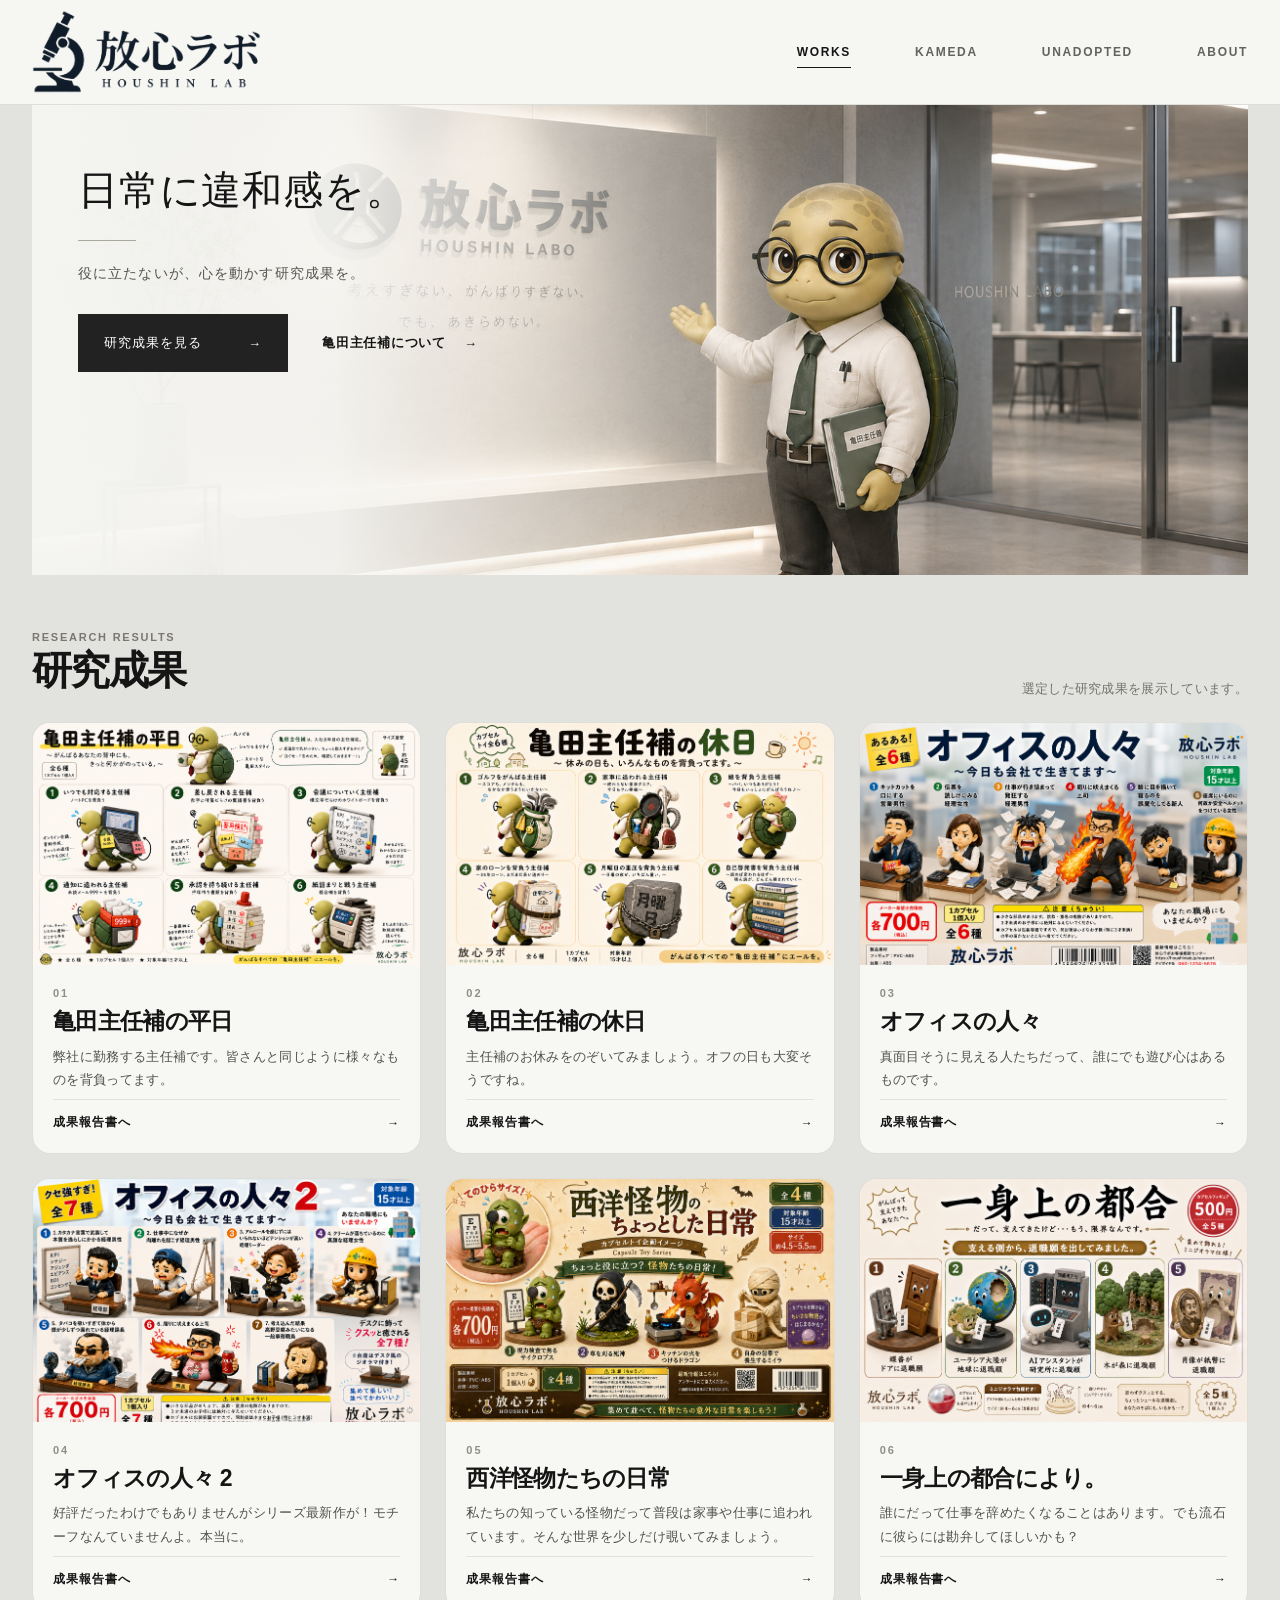
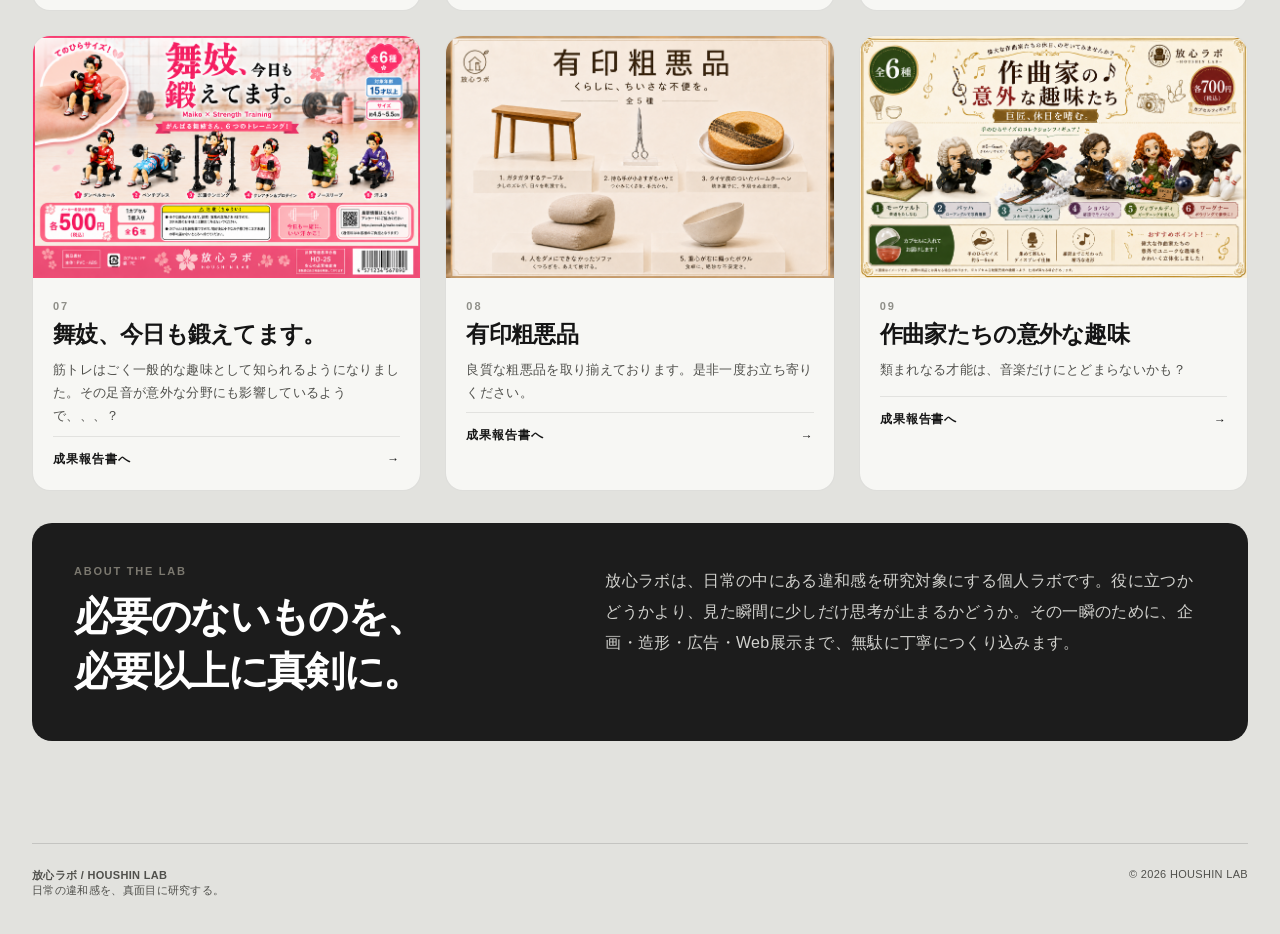
==== commit edae47d5: "Add files via upload" ====
--- a/index.html
+++ b/index.html
@@ -5,7 +5,7 @@
   <meta name="viewport" content="width=device-width, initial-scale=1">
   <meta name="description" content="放心ラボ — 日常の違和感を、真面目に研究する個人ラボ。">
   <title>放心ラボ | HOUSHIN LAB</title>
-  <link rel="stylesheet" href="styles.css?v=20260809-lightbox1">
+  <link rel="stylesheet" href="styles.css?v=20260809-reports1">
 </head>
 <body>
 <header class="topbar">
@@ -51,39 +51,39 @@
       <div class="works-grid works-grid-3">
         <article class="work-card">
           <button class="thumb poster-thumb lightbox-trigger" type="button" aria-label="画像を拡大表示"><img src="assets/work-kameda-weekday.png" alt="亀田主任補の平日"></button>
-          <div class="meta"><div class="meta-top"><span>01</span></div><h3>亀田主任補の平日</h3><p>弊社に勤務する主任補です。皆さんと同じように様々なものを背負ってます。</p></div>
+          <div class="meta"><div class="meta-top"><span>01</span></div><h3>亀田主任補の平日</h3><p>弊社に勤務する主任補です。皆さんと同じように様々なものを背負ってます。</p><a class="report-link" href="kameda.html">成果報告書へ <span>→</span></a></div>
         </article>
         <article class="work-card">
           <button class="thumb poster-thumb lightbox-trigger" type="button" aria-label="画像を拡大表示"><img src="assets/work-kameda-holiday.png" alt="亀田主任補の休日"></button>
-          <div class="meta"><div class="meta-top"><span>02</span></div><h3>亀田主任補の休日</h3><p>主任補のお休みをのぞいてみましょう。オフの日も大変そうですね。</p></div>
+          <div class="meta"><div class="meta-top"><span>02</span></div><h3>亀田主任補の休日</h3><p>主任補のお休みをのぞいてみましょう。オフの日も大変そうですね。</p><a class="report-link" href="kameda.html">成果報告書へ <span>→</span></a></div>
         </article>
         <article class="work-card">
           <button class="thumb poster-thumb lightbox-trigger" type="button" aria-label="画像を拡大表示"><img src="assets/work-office1.png" alt="オフィスの人々"></button>
-          <div class="meta"><div class="meta-top"><span>03</span></div><h3>オフィスの人々</h3><p>真面目そうに見える人たちだって、誰にでも遊び心はあるものです。</p></div>
+          <div class="meta"><div class="meta-top"><span>03</span></div><h3>オフィスの人々</h3><p>真面目そうに見える人たちだって、誰にでも遊び心はあるものです。</p><a class="report-link" href="report-office1.html">成果報告書へ <span>→</span></a></div>
         </article>
         <article class="work-card">
           <button class="thumb poster-thumb lightbox-trigger" type="button" aria-label="画像を拡大表示"><img src="assets/work-office2.png" alt="オフィスの人々2"></button>
-          <div class="meta"><div class="meta-top"><span>04</span></div><h3>オフィスの人々 2</h3><p>好評だったわけでもありませんがシリーズ最新作が！モチーフなんていませんよ。本当に。</p></div>
+          <div class="meta"><div class="meta-top"><span>04</span></div><h3>オフィスの人々 2</h3><p>好評だったわけでもありませんがシリーズ最新作が！モチーフなんていませんよ。本当に。</p><a class="report-link" href="report-office2.html">成果報告書へ <span>→</span></a></div>
         </article>
         <article class="work-card">
           <button class="thumb poster-thumb lightbox-trigger" type="button" aria-label="画像を拡大表示"><img src="assets/work-monsters.png" alt="西洋怪物たちの日常"></button>
-          <div class="meta"><div class="meta-top"><span>05</span></div><h3>西洋怪物たちの日常</h3><p>私たちの知っている怪物だって普段は家事や仕事に追われています。そんな世界を少しだけ覗いてみましょう。</p></div>
+          <div class="meta"><div class="meta-top"><span>05</span></div><h3>西洋怪物たちの日常</h3><p>私たちの知っている怪物だって普段は家事や仕事に追われています。そんな世界を少しだけ覗いてみましょう。</p><a class="report-link" href="report-monsters.html">成果報告書へ <span>→</span></a></div>
         </article>
         <article class="work-card">
           <button class="thumb poster-thumb lightbox-trigger" type="button" aria-label="画像を拡大表示"><img src="assets/work-resignation.png" alt="一身上の都合により"></button>
-          <div class="meta"><div class="meta-top"><span>06</span></div><h3>一身上の都合により。</h3><p>誰にだって仕事を辞めたくなることはあります。でも流石に彼らには勘弁してほしいかも？</p></div>
+          <div class="meta"><div class="meta-top"><span>06</span></div><h3>一身上の都合により。</h3><p>誰にだって仕事を辞めたくなることはあります。でも流石に彼らには勘弁してほしいかも？</p><a class="report-link" href="report-resignation.html">成果報告書へ <span>→</span></a></div>
         </article>
         <article class="work-card">
           <button class="thumb poster-thumb lightbox-trigger" type="button" aria-label="画像を拡大表示"><img src="assets/work-maiko.png" alt="舞妓、今日も鍛えてます。"></button>
-          <div class="meta"><div class="meta-top"><span>07</span></div><h3>舞妓、今日も鍛えてます。</h3><p>筋トレはごく一般的な趣味として知られるようになりました。その足音が意外な分野にも影響しているようで、、、？</p></div>
+          <div class="meta"><div class="meta-top"><span>07</span></div><h3>舞妓、今日も鍛えてます。</h3><p>筋トレはごく一般的な趣味として知られるようになりました。その足音が意外な分野にも影響しているようで、、、？</p><a class="report-link" href="report-maiko.html">成果報告書へ <span>→</span></a></div>
         </article>
         <article class="work-card">
           <button class="thumb poster-thumb lightbox-trigger" type="button" aria-label="画像を拡大表示"><img src="assets/work-defective.png" alt="有印粗悪品"></button>
-          <div class="meta"><div class="meta-top"><span>08</span></div><h3>有印粗悪品</h3><p>良質な粗悪品を取り揃えております。是非一度お立ち寄りください。</p></div>
+          <div class="meta"><div class="meta-top"><span>08</span></div><h3>有印粗悪品</h3><p>良質な粗悪品を取り揃えております。是非一度お立ち寄りください。</p><a class="report-link" href="report-defective.html">成果報告書へ <span>→</span></a></div>
         </article>
         <article class="work-card">
           <button class="thumb poster-thumb lightbox-trigger" type="button" aria-label="画像を拡大表示"><img src="assets/work-composers.png" alt="作曲家たちの意外な趣味"></button>
-          <div class="meta"><div class="meta-top"><span>09</span></div><h3>作曲家たちの意外な趣味</h3><p>類まれなる才能は、音楽だけにとどまらないかも？</p></div>
+          <div class="meta"><div class="meta-top"><span>09</span></div><h3>作曲家たちの意外な趣味</h3><p>類まれなる才能は、音楽だけにとどまらないかも？</p><a class="report-link" href="report-composers.html">成果報告書へ <span>→</span></a></div>
         </article>
       </div>
 
--- a/styles.css
+++ b/styles.css
@@ -796,3 +796,153 @@
     font-size:17px;
   }
 }
+
+/* =========================================================
+   RESEARCH REPORT LINKS / PAGES
+   ========================================================= */
+
+.report-link{
+  margin-top:auto;
+  padding-top:14px;
+  display:inline-flex;
+  align-items:center;
+  justify-content:space-between;
+  gap:18px;
+  border-top:1px solid rgba(20,20,20,.09);
+  font-size:12px;
+  font-weight:800;
+  letter-spacing:.08em;
+}
+
+.report-link span{
+  transition:transform .18s ease;
+}
+
+.report-link:hover span{
+  transform:translateX(4px);
+}
+
+.report-page{
+  min-height:70vh;
+}
+
+.back-link{
+  display:inline-block;
+  margin-bottom:22px;
+  font-size:12px;
+  font-weight:700;
+  letter-spacing:.06em;
+  color:#666660;
+}
+
+.report-hero{
+  display:grid;
+  grid-template-columns:.86fr 1.14fr;
+  overflow:hidden;
+  background:var(--paper);
+  border:1px solid var(--line);
+  border-radius:22px;
+}
+
+.report-copy{
+  padding:46px;
+  display:flex;
+  flex-direction:column;
+  justify-content:center;
+}
+
+.report-copy h1{
+  margin:14px 0 20px;
+  font-size:clamp(38px,4vw,62px);
+  line-height:1.25;
+  letter-spacing:-.045em;
+}
+
+.report-copy p{
+  margin:0;
+  max-width:520px;
+  color:#555550;
+  font-size:14px;
+  line-height:1.9;
+}
+
+.report-status{
+  margin-top:34px;
+  padding-top:16px;
+  border-top:1px solid rgba(20,20,20,.09);
+  font-size:11px;
+  font-weight:800;
+  letter-spacing:.14em;
+  color:#777771;
+}
+
+.report-visual{
+  min-height:520px;
+  background:#ddd;
+}
+
+.report-visual img{
+  width:100%;
+  height:100%;
+  object-fit:cover;
+}
+
+.report-body{
+  display:grid;
+  grid-template-columns:.7fr 1.3fr;
+  gap:60px;
+  padding-top:8px;
+}
+
+.report-body h2{
+  margin:10px 0 0;
+  font-size:38px;
+  letter-spacing:-.04em;
+}
+
+.report-text{
+  max-width:760px;
+}
+
+.report-text p{
+  margin:0 0 18px;
+  font-size:15px;
+  line-height:2;
+  color:#454540;
+}
+
+.report-note{
+  padding-top:18px;
+  border-top:1px solid rgba(20,20,20,.09);
+  color:#86867f !important;
+  font-size:12px !important;
+}
+
+@media(max-width:850px){
+  .report-hero{
+    grid-template-columns:1fr;
+  }
+  .report-copy{
+    padding:30px 24px;
+  }
+  .report-visual{
+    min-height:auto;
+  }
+  .report-visual img{
+    aspect-ratio:1586/992;
+    height:auto;
+  }
+  .report-body{
+    grid-template-columns:1fr;
+    gap:24px;
+  }
+}
+
+@media(max-width:700px){
+  .report-copy h1{
+    font-size:34px;
+  }
+  .report-body h2{
+    font-size:31px;
+  }
+}
